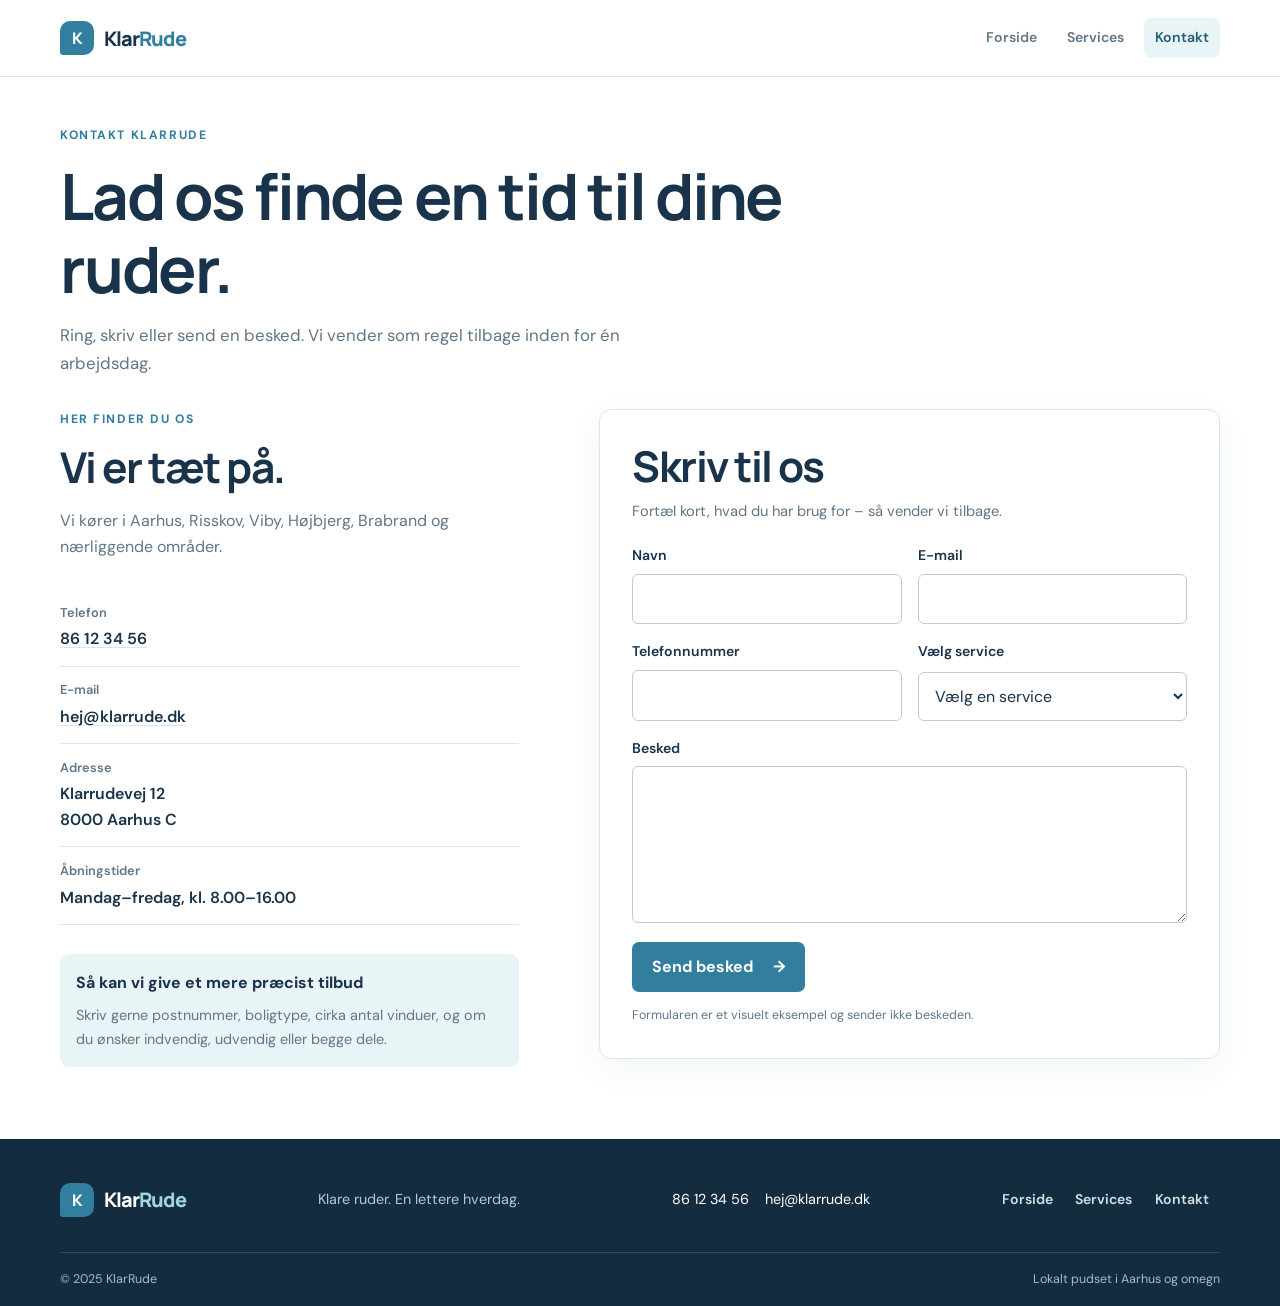
==== contact.html @ 8befc435 "Ny webside til vinduespudser" ====
<!DOCTYPE html>
<html lang="da">
<head>
    <meta charset="UTF-8">
    <meta name="viewport" content="width=device-width, initial-scale=1.0">
    <meta name="description" content="Kontakt KlarRude for et uforpligtende tilbud på vinduespudsning i Aarhus og omegn.">
    <title>Kontakt – KlarRude</title>
    <link rel="stylesheet" href="css/styles.css">
</head>
<body>
    <!-- Fælles header og navigation -->
    <header class="site-header"><div class="container header-inner"><a class="brand" href="index.html" aria-label="KlarRude, forsiden"><span class="brand-mark" aria-hidden="true">K</span><span>Klar<span class="brand-accent">Rude</span></span></a><nav class="main-navigation" aria-label="Hovednavigation"><a href="index.html">Forside</a><a href="services.html">Services</a><a href="contact.html" aria-current="page">Kontakt</a></nav></div></header>
    <main>
        <!-- Kontaktintroduktion -->
        <section class="page-hero container"><p class="eyebrow">Kontakt KlarRude</p><h1>Lad os finde en tid til dine ruder.</h1><p>Ring, skriv eller send en besked. Vi vender som regel tilbage inden for én arbejdsdag.</p></section>
        <!-- Kontaktoplysninger og formular -->
        <section class="contact-section section-space"><div class="container contact-grid">
            <aside class="contact-details"><p class="eyebrow">Her finder du os</p><h2>Vi er tæt på.</h2><p>Vi kører i Aarhus, Risskov, Viby, Højbjerg, Brabrand og nærliggende områder.</p><dl><div><dt>Telefon</dt><dd><a href="tel:+4586123456">86 12 34 56</a></dd></div><div><dt>E-mail</dt><dd><a href="mailto:hej@klarrude.dk">hej@klarrude.dk</a></dd></div><div><dt>Adresse</dt><dd>Klarrudevej 12<br>8000 Aarhus C</dd></div><div><dt>Åbningstider</dt><dd>Mandag–fredag, kl. 8.00–16.00</dd></div></dl><div class="contact-note"><strong>Så kan vi give et mere præcist tilbud</strong><p>Skriv gerne postnummer, boligtype, cirka antal vinduer, og om du ønsker indvendig, udvendig eller begge dele.</p></div></aside>
            <form class="contact-form" action="#" method="get"><h2>Skriv til os</h2><p>Fortæl kort, hvad du har brug for – så vender vi tilbage.</p><div class="form-row"><div class="form-field"><label for="name">Navn</label><input id="name" name="name" type="text" autocomplete="name" required></div><div class="form-field"><label for="email">E-mail</label><input id="email" name="email" type="email" autocomplete="email" required></div></div><div class="form-row"><div class="form-field"><label for="phone">Telefonnummer</label><input id="phone" name="phone" type="tel" autocomplete="tel"></div><div class="form-field"><label for="service">Vælg service</label><select id="service" name="service"><option value="">Vælg en service</option><option>Privat vinduespudsning</option><option>Erhvervsvinduespudsning</option><option>Fast abonnementsordning</option><option>Andet</option></select></div></div><div class="form-field"><label for="message">Besked</label><textarea id="message" name="message" rows="5" required></textarea></div><button class="button" type="submit">Send besked <span aria-hidden="true">→</span></button><small>Formularen er et visuelt eksempel og sender ikke beskeden.</small></form>
        </div></section>
    </main>
    <!-- Fælles footer -->
    <footer class="site-footer"><div class="container footer-main"><a class="brand footer-brand" href="index.html"><span class="brand-mark" aria-hidden="true">K</span><span>Klar<span class="brand-accent">Rude</span></span></a><p>Klare ruder. En lettere hverdag.</p><div class="footer-contact"><a href="tel:+4586123456">86 12 34 56</a><a href="mailto:hej@klarrude.dk">hej@klarrude.dk</a></div><nav class="footer-navigation" aria-label="Sidens links"><a href="index.html">Forside</a><a href="services.html">Services</a><a href="contact.html" aria-current="page">Kontakt</a></nav></div><div class="container footer-bottom"><span>© 2025 KlarRude</span><span>Lokalt pudset i Aarhus og omegn</span></div></footer>
</body>
</html>
---- css/styles.css ----
@import url('https://fonts.googleapis.com/css2?family=DM+Sans:wght@400;500;600;700&family=Manrope:wght@400;500;600;700;800&display=swap');

:root {
    --color-ink: #18334a;
    --color-muted: #617686;
    --color-blue: #317e9e;
    --color-blue-dark: #225d78;
    --color-sky: #e9f4f7;
    --color-paper: #ffffff;
    --color-soft: #f5f8f9;
    --color-line: #dce6e9;
    --space-1: .5rem;
    --space-2: 1rem;
    --space-3: 1.5rem;
    --space-4: 2rem;
    --space-5: 3rem;
    --space-6: 4.5rem;
    --radius: 12px;
    --shadow: 0 18px 50px rgba(24, 51, 74, .11);
}

* { box-sizing: border-box; }
html { scroll-behavior: smooth; }
body { margin: 0; color: var(--color-ink); background: var(--color-paper); font-family: 'DM Sans', sans-serif; font-size: 1rem; line-height: 1.65; }
img { display: block; max-width: 100%; }
a { color: inherit; }
a:focus-visible, button:focus-visible, input:focus-visible, select:focus-visible, textarea:focus-visible { outline: 3px solid #e4a94d; outline-offset: 3px; }
h1, h2, h3 { margin: 0; font-family: 'Manrope', sans-serif; line-height: 1.15; letter-spacing: -.035em; }
h1 { font-size: clamp(2.65rem, 10vw, 4.6rem); }
h2 { font-size: clamp(1.8rem, 6vw, 2.65rem); }
h3 { font-size: 1.2rem; }
p { margin: 0; }
.container { width: min(100% - 2.5rem, 1160px); margin-inline: auto; }
.section-space { padding-block: var(--space-6); }
.site-header { position: relative; z-index: 1; border-bottom: 1px solid var(--color-line); background: rgba(255,255,255,.96); }
.header-inner { min-height: 76px; display: flex; flex-wrap: wrap; align-items: center; justify-content: space-between; gap: .5rem 1rem; padding-block: .75rem; }
.brand { display: inline-flex; align-items: center; gap: .6rem; color: var(--color-ink); font-family: 'Manrope', sans-serif; font-size: 1.25rem; font-weight: 800; text-decoration: none; letter-spacing: -.05em; }
.brand-mark { display: grid; width: 34px; height: 34px; place-items: center; border-radius: 10px 10px 10px 3px; color: white; background: var(--color-blue); font-size: 1rem; }
.brand-accent { color: var(--color-blue); }
.main-navigation { display: flex; gap: .25rem; }
.main-navigation a, .footer-navigation a { padding: .55rem .7rem; color: var(--color-muted); font-size: .88rem; font-weight: 600; text-decoration: none; border-radius: 7px; transition: color .2s, background .2s; }
.main-navigation a:hover, .main-navigation a[aria-current="page"] { color: var(--color-blue-dark); background: var(--color-sky); }
.hero { display: grid; gap: var(--space-5); align-items: center; padding-block: var(--space-5); }
.hero-copy { padding-block: .5rem; }
.eyebrow, .card-kicker { margin-bottom: .85rem; color: var(--color-blue); font-size: .76rem; font-weight: 700; letter-spacing: .13em; text-transform: uppercase; }
.hero h1 span { color: var(--color-blue); }
.hero-description { max-width: 490px; margin-top: 1.3rem; color: var(--color-muted); font-size: 1.08rem; }
.button { display: inline-flex; align-items: center; justify-content: center; gap: 1.25rem; min-height: 50px; margin-top: 1.5rem; padding: .75rem 1.25rem; border: 0; border-radius: 7px; color: white; background: var(--color-blue); font: inherit; font-weight: 700; text-decoration: none; cursor: pointer; transition: background .2s, transform .2s; }
.button:hover { transform: translateY(-2px); background: var(--color-blue-dark); }
.hero-note { margin-top: .8rem; color: var(--color-muted); font-size: .82rem; }
.hero-image-wrap { position: relative; }
.hero-image-wrap > img { width: 100%; min-height: 290px; aspect-ratio: 1.15; border-radius: var(--radius); object-fit: cover; }
.image-caption { position: absolute; right: .8rem; bottom: .8rem; left: .8rem; display: flex; align-items: center; gap: .8rem; padding: .9rem 1rem; border-radius: 9px; background: white; box-shadow: var(--shadow); }
.caption-icon { color: var(--color-blue); font-size: 1.5rem; }
.image-caption strong, .image-caption small { display: block; }
.image-caption small { color: var(--color-muted); font-size: .8rem; }
.intro-section { background: var(--color-sky); }
.intro-grid { display: grid; gap: .5rem; }
.intro-grid .eyebrow { margin: 0; }
.intro-grid h2 { max-width: 620px; }
.intro-grid div > p:last-child { max-width: 650px; margin-top: 1rem; color: var(--color-muted); }
.section-heading { margin-bottom: var(--space-4); }
.section-heading h2 { max-width: 600px; }
.benefits { display: grid; gap: 1rem; }
.benefit-card { padding: 1.35rem 0; border-top: 1px solid var(--color-line); }
.benefit-number { display: block; margin-bottom: 1.2rem; color: var(--color-blue); font-size: .8rem; font-weight: 700; }
.benefit-card p, .service-preview p:last-child { margin-top: .55rem; color: var(--color-muted); font-size: .94rem; }
.featured-section { background: var(--color-soft); }
.heading-row { display: flex; flex-wrap: wrap; align-items: end; justify-content: space-between; gap: 1rem; }
.text-link { display: inline-flex; gap: .6rem; align-items: center; color: var(--color-blue-dark); font-size: .92rem; font-weight: 700; text-decoration-thickness: 1px; text-underline-offset: 4px; }
.text-link:hover { color: var(--color-blue); }
.service-preview-grid { display: grid; gap: 1rem; }
.service-preview { overflow: hidden; border: 1px solid var(--color-line); border-radius: var(--radius); background: white; }
.service-preview img { width: 100%; aspect-ratio: 1.5; object-fit: cover; }
.service-preview > div { padding: 1.25rem; }
.service-preview .card-kicker { margin-bottom: .5rem; font-size: .68rem; }
.page-hero { padding-block: var(--space-5) var(--space-4); }
.page-hero h1 { max-width: 850px; font-size: clamp(2.5rem, 8vw, 4rem); }
.page-hero > p:last-child { max-width: 640px; margin-top: 1rem; color: var(--color-muted); font-size: 1.05rem; }
.services-list { padding-top: 0; }
.service-detail { display: grid; gap: 1.5rem; align-items: center; padding-block: 2rem; border-bottom: 1px solid var(--color-line); }
.service-detail img { width: 100%; aspect-ratio: 1.45; border-radius: var(--radius); object-fit: cover; }
.service-detail-copy > p:not(.eyebrow) { margin-top: 1rem; color: var(--color-muted); }
.service-detail-copy ul { display: grid; gap: .45rem; margin: 1rem 0 1.3rem; padding-left: 1.2rem; color: var(--color-muted); font-size: .92rem; }
.service-detail-copy li::marker { color: var(--color-blue); }
.cta-section { padding-block: var(--space-5); color: white; background: var(--color-ink); }
.cta-inner { display: flex; flex-wrap: wrap; align-items: center; justify-content: space-between; gap: 1rem; }
.cta-inner .eyebrow { color: #9ed3e4; }
.cta-inner h2 { max-width: 600px; }
.button-light { color: var(--color-ink); background: white; }
.button-light:hover { color: white; }
.contact-section { padding-top: 0; }
.contact-grid { display: grid; gap: 2rem; align-items: start; }
.contact-details > p:not(.eyebrow) { max-width: 430px; margin-top: 1rem; color: var(--color-muted); }
.contact-details dl { margin: 1.8rem 0; }
.contact-details dl > div { padding-block: .8rem; border-bottom: 1px solid var(--color-line); }
.contact-details dt { color: var(--color-muted); font-size: .8rem; font-weight: 600; }
.contact-details dd { margin: .2rem 0 0; font-weight: 600; }
.contact-details dd a { text-decoration-color: var(--color-line); text-underline-offset: 3px; }
.contact-note { padding: 1rem; border-radius: 9px; background: var(--color-sky); }
.contact-note p { margin-top: .5rem; color: var(--color-muted); font-size: .9rem; }
.contact-form { padding: 1.25rem; border: 1px solid var(--color-line); border-radius: var(--radius); box-shadow: 0 10px 35px rgba(24,51,74,.05); }
.contact-form > p { margin-top: .5rem; margin-bottom: 1.3rem; color: var(--color-muted); font-size: .92rem; }
.form-row { display: grid; gap: 1rem; }
.form-field { display: grid; gap: .4rem; margin-bottom: 1rem; }
.form-field label { font-size: .88rem; font-weight: 600; }
.form-field input, .form-field select, .form-field textarea { width: 100%; min-height: 46px; padding: .7rem .8rem; border: 1px solid #bdcdd3; border-radius: 6px; color: var(--color-ink); background: white; font: inherit; }
.form-field textarea { resize: vertical; }
.contact-form .button { margin-top: .2rem; }
.contact-form > small { display: block; margin-top: .8rem; color: var(--color-muted); font-size: .78rem; }
.site-footer { padding-top: 2.5rem; color: #e5eef1; background: #142c40; }
.footer-main { display: grid; gap: 1rem; padding-bottom: 2rem; }
.footer-brand { color: white; }
.footer-brand .brand-accent { color: #9ed3e4; }
.footer-main > p { color: #b8c8d0; font-size: .9rem; }
.footer-contact { display: flex; flex-wrap: wrap; gap: .6rem 1rem; }
.footer-contact a { color: white; font-size: .9rem; text-decoration: none; }
.footer-contact a:hover, .footer-navigation a:hover { color: #9ed3e4; }
.footer-navigation { display: flex; flex-wrap: wrap; margin-left: -.7rem; }
.footer-navigation a { color: #d3e0e5; }
.footer-bottom { display: flex; flex-wrap: wrap; justify-content: space-between; gap: .5rem; padding-block: 1rem; border-top: 1px solid rgba(255,255,255,.15); color: #a9bbc4; font-size: .78rem; }

@media (min-width: 640px) {
    .container { width: min(100% - 3.5rem, 1160px); }
    .header-inner { flex-wrap: nowrap; }
    .main-navigation { gap: .5rem; }
    .hero { grid-template-columns: .95fr 1.05fr; gap: 2rem; padding-block: var(--space-6); }
    .benefits { grid-template-columns: repeat(3, 1fr); gap: 1.5rem; }
    .service-preview-grid { grid-template-columns: repeat(2, 1fr); }
    .service-detail { grid-template-columns: 1fr 1fr; gap: 2.5rem; padding-block: 2.5rem; }
    .service-detail-reverse img { order: 2; }
    .service-detail-reverse .service-detail-copy { order: 1; }
    .contact-form { padding: 2rem; }
    .form-row { grid-template-columns: 1fr 1fr; gap: 1rem; }
    .footer-main { grid-template-columns: 1fr 1fr; align-items: center; }
    .footer-main > p { text-align: right; }
    .footer-navigation { justify-content: end; }
}
@media (min-width: 900px) {
    .hero { gap: 4rem; }
    .hero-image-wrap > img { aspect-ratio: 1.25; }
    .intro-grid { grid-template-columns: .7fr 1.3fr; gap: 3rem; }
    .service-preview-grid { grid-template-columns: repeat(3, 1fr); gap: 1.25rem; }
    .service-detail { gap: 4rem; }
    .contact-grid { grid-template-columns: .85fr 1.15fr; gap: 5rem; }
    .footer-main { grid-template-columns: 1fr 1.4fr 1fr 1.2fr; }
    .footer-main > p { text-align: left; }
}
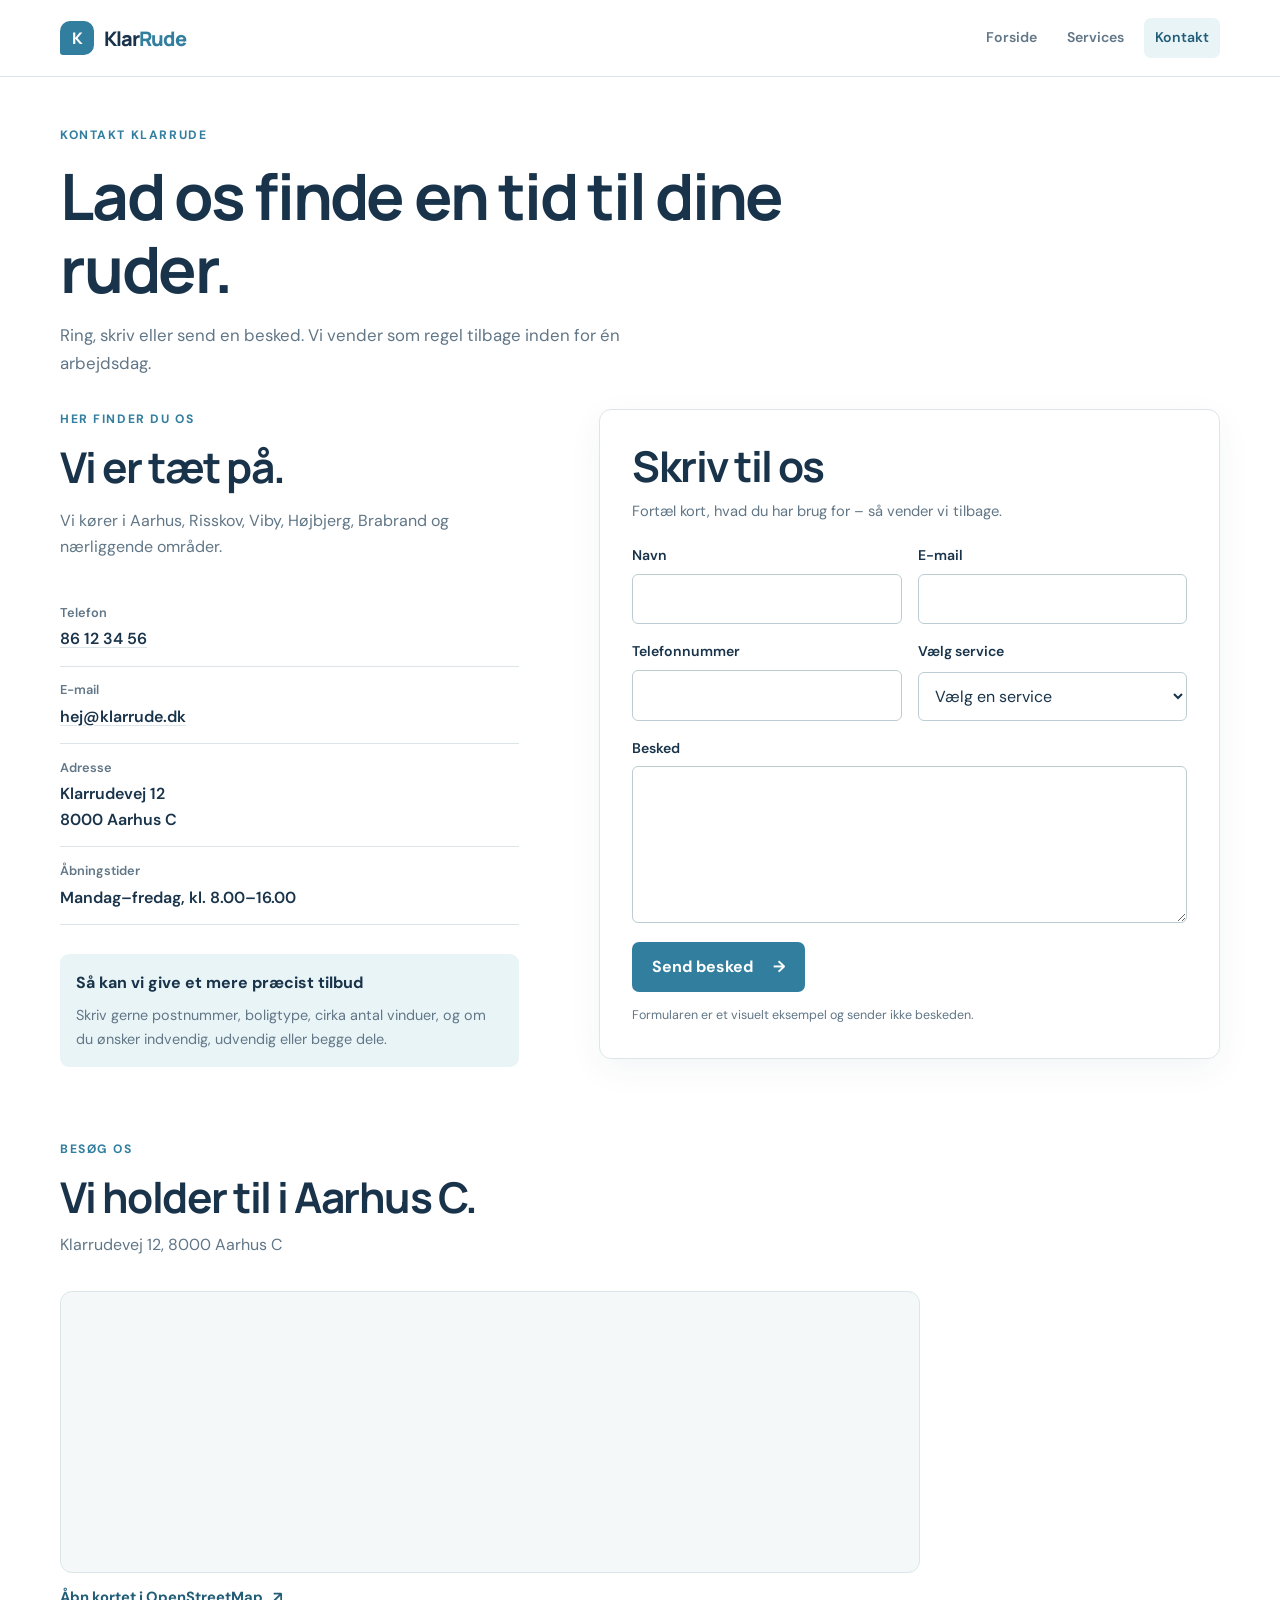
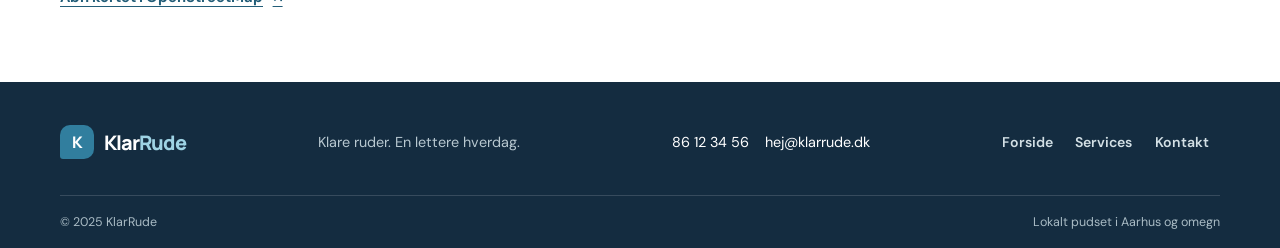
==== commit dfc6d664: "Nyt kort til websiden for vinduespudseren" ====
--- a/contact.html
+++ b/contact.html
@@ -18,6 +18,14 @@
             <aside class="contact-details"><p class="eyebrow">Her finder du os</p><h2>Vi er tæt på.</h2><p>Vi kører i Aarhus, Risskov, Viby, Højbjerg, Brabrand og nærliggende områder.</p><dl><div><dt>Telefon</dt><dd><a href="tel:+4586123456">86 12 34 56</a></dd></div><div><dt>E-mail</dt><dd><a href="mailto:hej@klarrude.dk">hej@klarrude.dk</a></dd></div><div><dt>Adresse</dt><dd>Klarrudevej 12<br>8000 Aarhus C</dd></div><div><dt>Åbningstider</dt><dd>Mandag–fredag, kl. 8.00–16.00</dd></div></dl><div class="contact-note"><strong>Så kan vi give et mere præcist tilbud</strong><p>Skriv gerne postnummer, boligtype, cirka antal vinduer, og om du ønsker indvendig, udvendig eller begge dele.</p></div></aside>
             <form class="contact-form" action="#" method="get"><h2>Skriv til os</h2><p>Fortæl kort, hvad du har brug for – så vender vi tilbage.</p><div class="form-row"><div class="form-field"><label for="name">Navn</label><input id="name" name="name" type="text" autocomplete="name" required></div><div class="form-field"><label for="email">E-mail</label><input id="email" name="email" type="email" autocomplete="email" required></div></div><div class="form-row"><div class="form-field"><label for="phone">Telefonnummer</label><input id="phone" name="phone" type="tel" autocomplete="tel"></div><div class="form-field"><label for="service">Vælg service</label><select id="service" name="service"><option value="">Vælg en service</option><option>Privat vinduespudsning</option><option>Erhvervsvinduespudsning</option><option>Fast abonnementsordning</option><option>Andet</option></select></div></div><div class="form-field"><label for="message">Besked</label><textarea id="message" name="message" rows="5" required></textarea></div><button class="button" type="submit">Send besked <span aria-hidden="true">→</span></button><small>Formularen er et visuelt eksempel og sender ikke beskeden.</small></form>
         </div></section>
+        <!-- Kompakt kort over butikkens placering -->
+        <section class="location-section section-space">
+            <div class="container">
+                <div class="section-heading"><p class="eyebrow">Besøg os</p><h2>Vi holder til i Aarhus C.</h2><p class="location-description">Klarrudevej 12, 8000 Aarhus C</p></div>
+                <div class="map-frame"><iframe title="Kort over KlarRude i Aarhus C" src="https://www.openstreetmap.org/export/embed.html?bbox=10.18%2C56.14%2C10.24%2C56.17&amp;layer=mapnik&amp;marker=56.155%2C10.21" loading="lazy"></iframe></div>
+                <a class="text-link map-link" href="https://www.openstreetmap.org/?mlat=56.155&amp;mlon=10.21#map=15/56.155/10.21" target="_blank" rel="noopener noreferrer">Åbn kortet i OpenStreetMap <span aria-hidden="true">↗</span></a>
+            </div>
+        </section>
     </main>
     <!-- Fælles footer -->
     <footer class="site-footer"><div class="container footer-main"><a class="brand footer-brand" href="index.html"><span class="brand-mark" aria-hidden="true">K</span><span>Klar<span class="brand-accent">Rude</span></span></a><p>Klare ruder. En lettere hverdag.</p><div class="footer-contact"><a href="tel:+4586123456">86 12 34 56</a><a href="mailto:hej@klarrude.dk">hej@klarrude.dk</a></div><nav class="footer-navigation" aria-label="Sidens links"><a href="index.html">Forside</a><a href="services.html">Services</a><a href="contact.html" aria-current="page">Kontakt</a></nav></div><div class="container footer-bottom"><span>© 2025 KlarRude</span><span>Lokalt pudset i Aarhus og omegn</span></div></footer>
--- a/css/styles.css
+++ b/css/styles.css
@@ -90,6 +90,11 @@
 .button-light { color: var(--color-ink); background: white; }
 .button-light:hover { color: white; }
 .contact-section { padding-top: 0; }
+.location-section { padding-top: 0; }
+.location-description { margin-top: .65rem; color: var(--color-muted); }
+.map-frame { max-width: 860px; overflow: hidden; border: 1px solid var(--color-line); border-radius: var(--radius); background: var(--color-soft); }
+.map-frame iframe { display: block; width: 100%; height: 220px; border: 0; }
+.map-link { margin-top: .75rem; }
 .contact-grid { display: grid; gap: 2rem; align-items: start; }
 .contact-details > p:not(.eyebrow) { max-width: 430px; margin-top: 1rem; color: var(--color-muted); }
 .contact-details dl { margin: 1.8rem 0; }
@@ -143,6 +148,7 @@
     .service-preview-grid { grid-template-columns: repeat(3, 1fr); gap: 1.25rem; }
     .service-detail { gap: 4rem; }
     .contact-grid { grid-template-columns: .85fr 1.15fr; gap: 5rem; }
+    .map-frame iframe { height: 280px; }
     .footer-main { grid-template-columns: 1fr 1.4fr 1fr 1.2fr; }
     .footer-main > p { text-align: left; }
 }
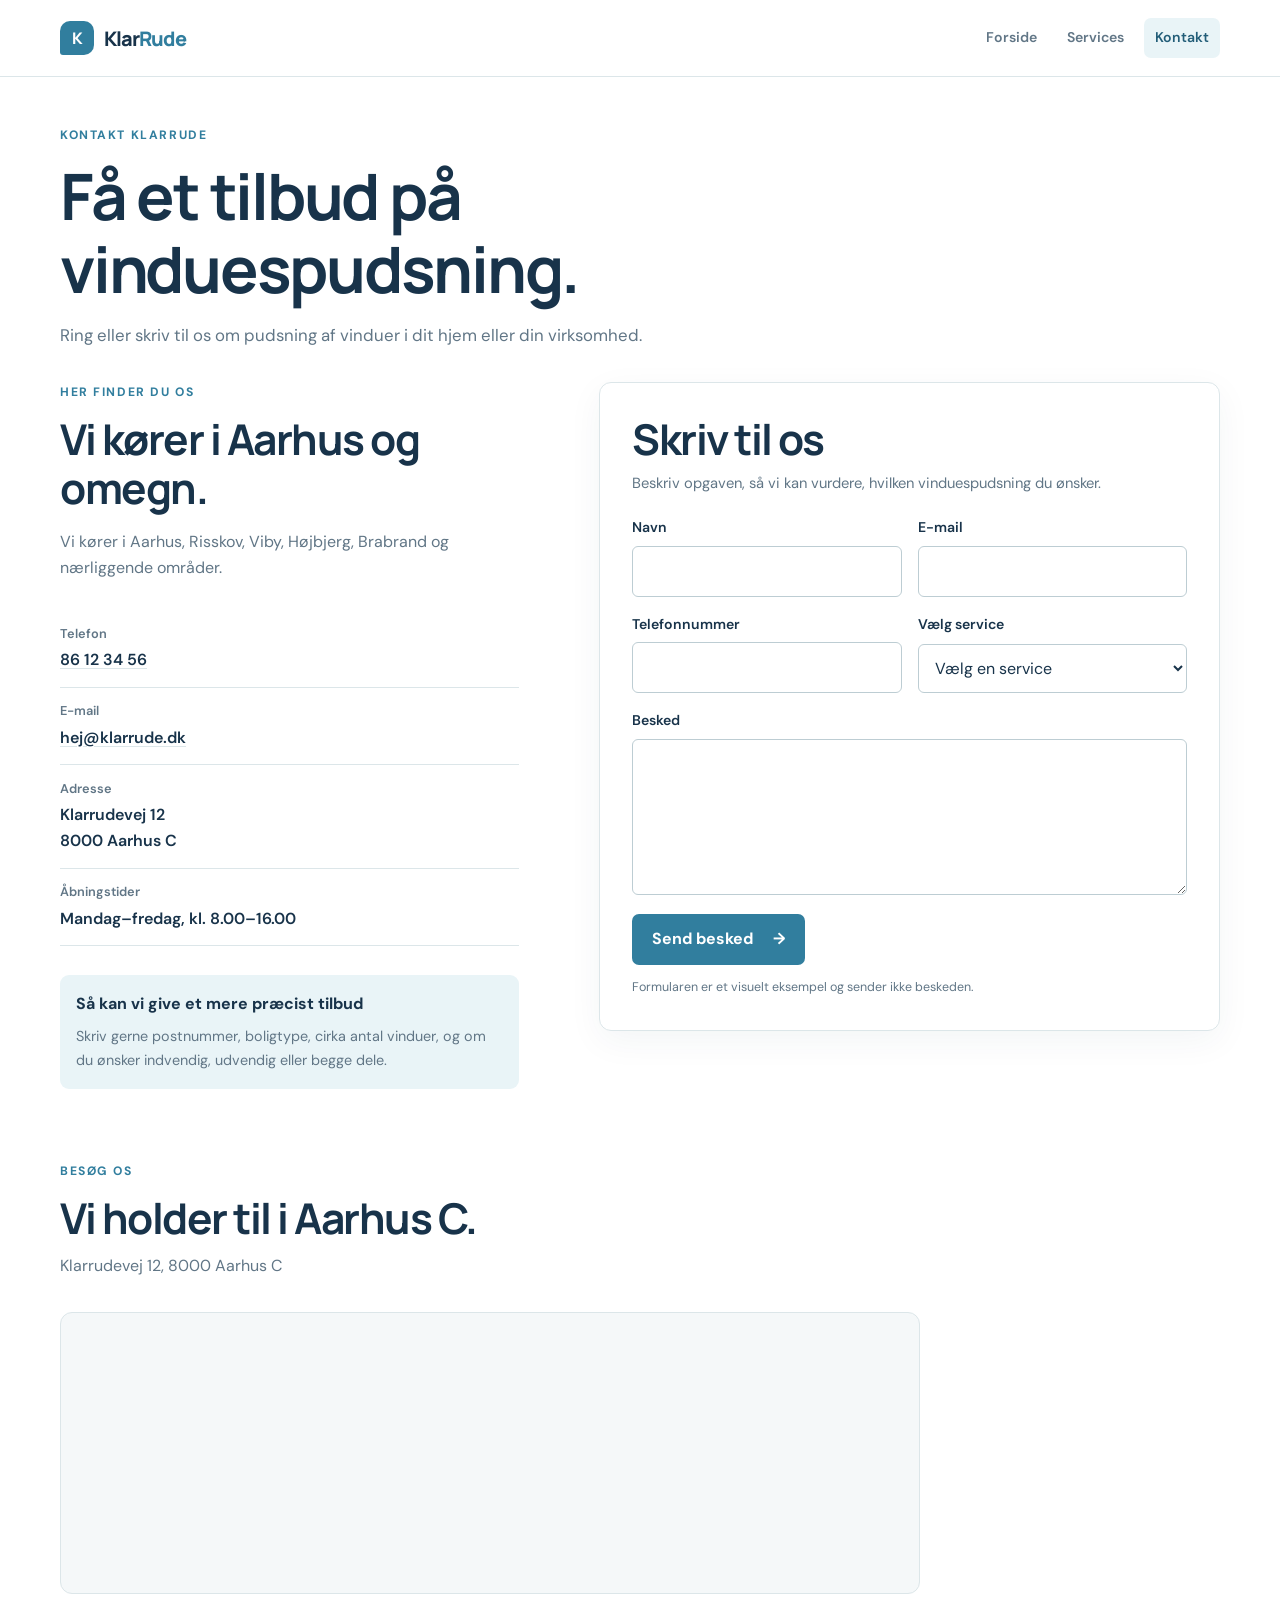
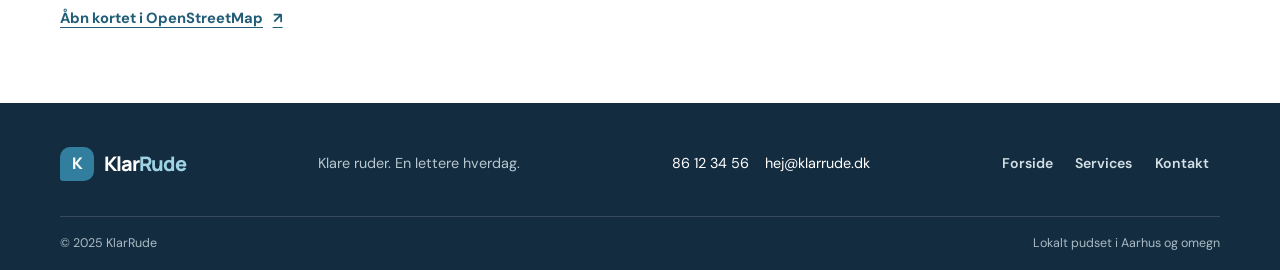
==== commit 3f1304ce: "Gør KlarRudes formål og ydelser tydeligere" ====
--- a/contact.html
+++ b/contact.html
@@ -4,7 +4,15 @@
     <meta charset="UTF-8">
     <meta name="viewport" content="width=device-width, initial-scale=1.0">
     <meta name="description" content="Kontakt KlarRude for et uforpligtende tilbud på vinduespudsning i Aarhus og omegn.">
+    <meta name="robots" content="index, follow">
     <title>Kontakt – KlarRude</title>
+    <!-- Open Graph: udskift eksempeladresserne med sidens offentlige adresser ved udgivelse. -->
+    <meta property="og:title" content="Kontakt – KlarRude">
+    <meta property="og:type" content="website">
+    <meta property="og:url" content="https://DIN-DOMÆNE-EKSEMPEL.dk/contact.html">
+    <meta property="og:image" content="https://DIN-DOMÆNE-EKSEMPEL.dk/images/vinduespudser-kontakt.jpg">
+    <meta property="og:description" content="Kontakt KlarRude for et uforpligtende tilbud på vinduespudsning i Aarhus og omegn.">
+    <meta property="og:locale" content="da_DK">
     <link rel="stylesheet" href="css/styles.css">
 </head>
 <body>
@@ -12,11 +20,11 @@
     <header class="site-header"><div class="container header-inner"><a class="brand" href="index.html" aria-label="KlarRude, forsiden"><span class="brand-mark" aria-hidden="true">K</span><span>Klar<span class="brand-accent">Rude</span></span></a><nav class="main-navigation" aria-label="Hovednavigation"><a href="index.html">Forside</a><a href="services.html">Services</a><a href="contact.html" aria-current="page">Kontakt</a></nav></div></header>
     <main>
         <!-- Kontaktintroduktion -->
-        <section class="page-hero container"><p class="eyebrow">Kontakt KlarRude</p><h1>Lad os finde en tid til dine ruder.</h1><p>Ring, skriv eller send en besked. Vi vender som regel tilbage inden for én arbejdsdag.</p></section>
+        <section class="page-hero container"><p class="eyebrow">Kontakt KlarRude</p><h1>Få et tilbud på vinduespudsning.</h1><p>Ring eller skriv til os om pudsning af vinduer i dit hjem eller din virksomhed.</p></section>
         <!-- Kontaktoplysninger og formular -->
         <section class="contact-section section-space"><div class="container contact-grid">
-            <aside class="contact-details"><p class="eyebrow">Her finder du os</p><h2>Vi er tæt på.</h2><p>Vi kører i Aarhus, Risskov, Viby, Højbjerg, Brabrand og nærliggende områder.</p><dl><div><dt>Telefon</dt><dd><a href="tel:+4586123456">86 12 34 56</a></dd></div><div><dt>E-mail</dt><dd><a href="mailto:hej@klarrude.dk">hej@klarrude.dk</a></dd></div><div><dt>Adresse</dt><dd>Klarrudevej 12<br>8000 Aarhus C</dd></div><div><dt>Åbningstider</dt><dd>Mandag–fredag, kl. 8.00–16.00</dd></div></dl><div class="contact-note"><strong>Så kan vi give et mere præcist tilbud</strong><p>Skriv gerne postnummer, boligtype, cirka antal vinduer, og om du ønsker indvendig, udvendig eller begge dele.</p></div></aside>
-            <form class="contact-form" action="#" method="get"><h2>Skriv til os</h2><p>Fortæl kort, hvad du har brug for – så vender vi tilbage.</p><div class="form-row"><div class="form-field"><label for="name">Navn</label><input id="name" name="name" type="text" autocomplete="name" required></div><div class="form-field"><label for="email">E-mail</label><input id="email" name="email" type="email" autocomplete="email" required></div></div><div class="form-row"><div class="form-field"><label for="phone">Telefonnummer</label><input id="phone" name="phone" type="tel" autocomplete="tel"></div><div class="form-field"><label for="service">Vælg service</label><select id="service" name="service"><option value="">Vælg en service</option><option>Privat vinduespudsning</option><option>Erhvervsvinduespudsning</option><option>Fast abonnementsordning</option><option>Andet</option></select></div></div><div class="form-field"><label for="message">Besked</label><textarea id="message" name="message" rows="5" required></textarea></div><button class="button" type="submit">Send besked <span aria-hidden="true">→</span></button><small>Formularen er et visuelt eksempel og sender ikke beskeden.</small></form>
+            <aside class="contact-details"><p class="eyebrow">Her finder du os</p><h2>Vi kører i Aarhus og omegn.</h2><p>Vi kører i Aarhus, Risskov, Viby, Højbjerg, Brabrand og nærliggende områder.</p><dl><div><dt>Telefon</dt><dd><a href="tel:+4586123456">86 12 34 56</a></dd></div><div><dt>E-mail</dt><dd><a href="mailto:hej@klarrude.dk">hej@klarrude.dk</a></dd></div><div><dt>Adresse</dt><dd>Klarrudevej 12<br>8000 Aarhus C</dd></div><div><dt>Åbningstider</dt><dd>Mandag–fredag, kl. 8.00–16.00</dd></div></dl><div class="contact-note"><strong>Så kan vi give et mere præcist tilbud</strong><p>Skriv gerne postnummer, boligtype, cirka antal vinduer, og om du ønsker indvendig, udvendig eller begge dele.</p></div></aside>
+            <form class="contact-form" action="#" method="get"><h2>Skriv til os</h2><p>Beskriv opgaven, så vi kan vurdere, hvilken vinduespudsning du ønsker.</p><div class="form-row"><div class="form-field"><label for="name">Navn</label><input id="name" name="name" type="text" autocomplete="name" required></div><div class="form-field"><label for="email">E-mail</label><input id="email" name="email" type="email" autocomplete="email" required></div></div><div class="form-row"><div class="form-field"><label for="phone">Telefonnummer</label><input id="phone" name="phone" type="tel" autocomplete="tel"></div><div class="form-field"><label for="service">Vælg service</label><select id="service" name="service"><option value="">Vælg en service</option><option>Privat vinduespudsning</option><option>Erhvervsvinduespudsning</option><option>Fast abonnementsordning</option><option>Andet</option></select></div></div><div class="form-field"><label for="message">Besked</label><textarea id="message" name="message" rows="5" required></textarea></div><button class="button" type="submit">Send besked <span aria-hidden="true">→</span></button><small>Formularen er et visuelt eksempel og sender ikke beskeden.</small></form>
         </div></section>
         <!-- Kompakt kort over butikkens placering -->
         <section class="location-section section-space">
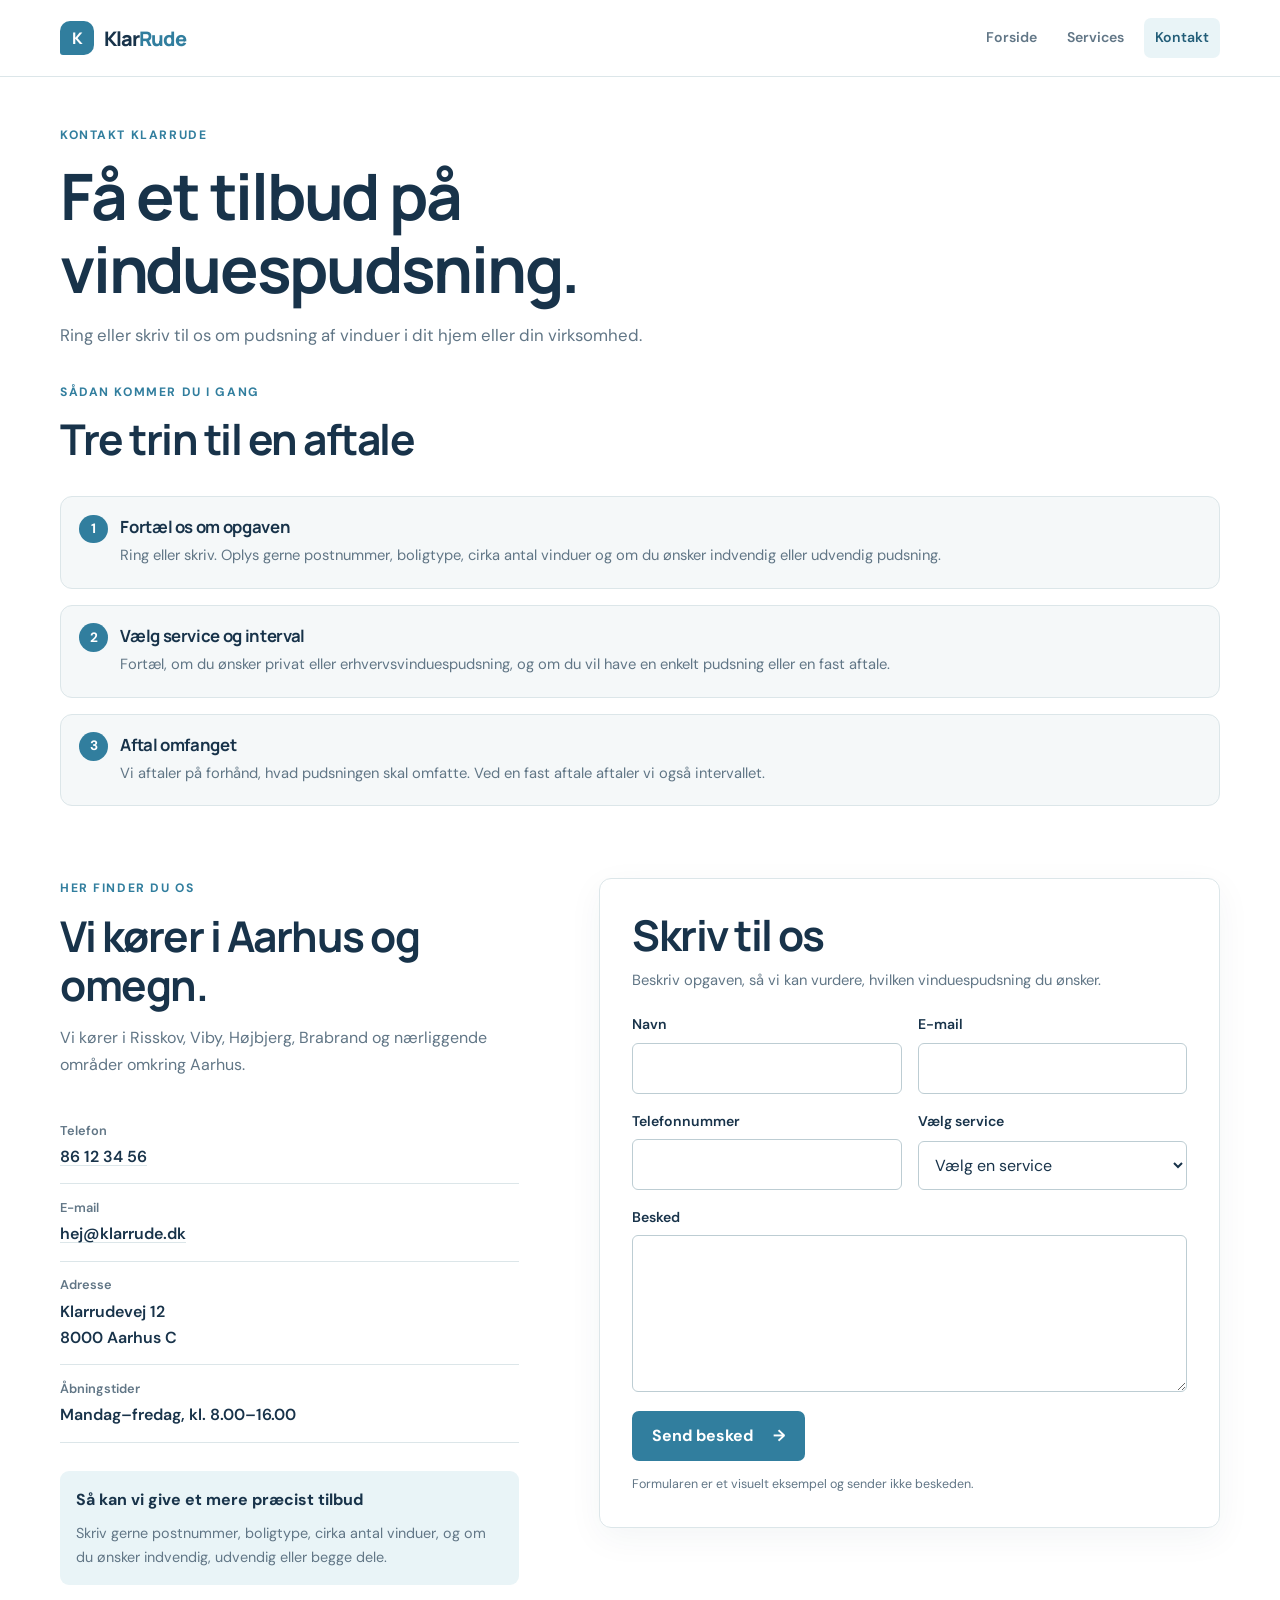
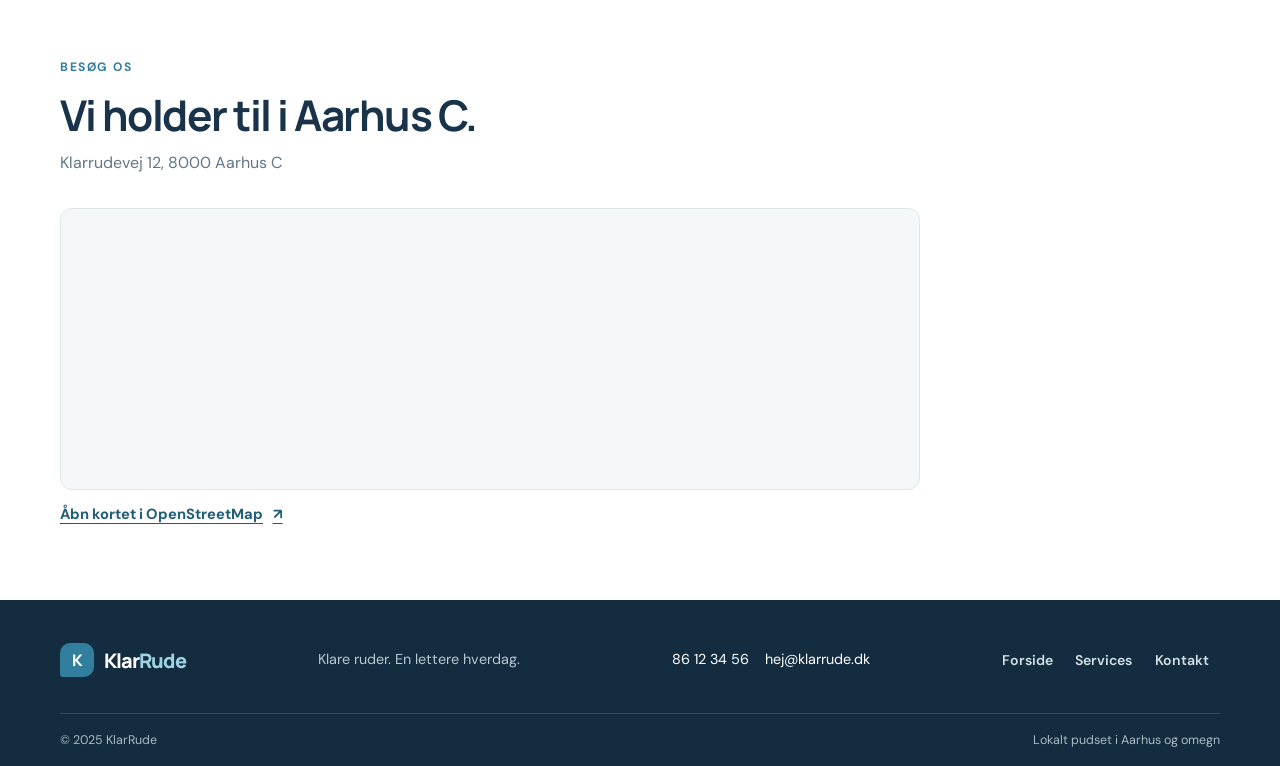
==== commit cf5e4ce9: "FAQ og Tydelighed" ====
--- a/contact.html
+++ b/contact.html
@@ -21,9 +21,20 @@
     <main>
         <!-- Kontaktintroduktion -->
         <section class="page-hero container"><p class="eyebrow">Kontakt KlarRude</p><h1>Få et tilbud på vinduespudsning.</h1><p>Ring eller skriv til os om pudsning af vinduer i dit hjem eller din virksomhed.</p></section>
+        <!-- Sådan aftaler du vinduespudsning -->
+        <section class="booking-steps section-space">
+            <div class="container">
+                <div class="section-heading"><p class="eyebrow">Sådan kommer du i gang</p><h2>Tre trin til en aftale</h2></div>
+                <ol class="steps-list">
+                    <li><h3>Fortæl os om opgaven</h3><p>Ring eller skriv. Oplys gerne postnummer, boligtype, cirka antal vinduer og om du ønsker indvendig eller udvendig pudsning.</p></li>
+                    <li><h3>Vælg service og interval</h3><p>Fortæl, om du ønsker privat eller erhvervsvinduespudsning, og om du vil have en enkelt pudsning eller en fast aftale.</p></li>
+                    <li><h3>Aftal omfanget</h3><p>Vi aftaler på forhånd, hvad pudsningen skal omfatte. Ved en fast aftale aftaler vi også intervallet.</p></li>
+                </ol>
+            </div>
+        </section>
         <!-- Kontaktoplysninger og formular -->
         <section class="contact-section section-space"><div class="container contact-grid">
-            <aside class="contact-details"><p class="eyebrow">Her finder du os</p><h2>Vi kører i Aarhus og omegn.</h2><p>Vi kører i Aarhus, Risskov, Viby, Højbjerg, Brabrand og nærliggende områder.</p><dl><div><dt>Telefon</dt><dd><a href="tel:+4586123456">86 12 34 56</a></dd></div><div><dt>E-mail</dt><dd><a href="mailto:hej@klarrude.dk">hej@klarrude.dk</a></dd></div><div><dt>Adresse</dt><dd>Klarrudevej 12<br>8000 Aarhus C</dd></div><div><dt>Åbningstider</dt><dd>Mandag–fredag, kl. 8.00–16.00</dd></div></dl><div class="contact-note"><strong>Så kan vi give et mere præcist tilbud</strong><p>Skriv gerne postnummer, boligtype, cirka antal vinduer, og om du ønsker indvendig, udvendig eller begge dele.</p></div></aside>
+            <aside class="contact-details"><p class="eyebrow">Her finder du os</p><h2>Vi kører i Aarhus og omegn.</h2><p>Vi kører i Risskov, Viby, Højbjerg, Brabrand og nærliggende områder omkring Aarhus.</p><dl><div><dt>Telefon</dt><dd><a href="tel:+4586123456">86 12 34 56</a></dd></div><div><dt>E-mail</dt><dd><a href="mailto:hej@klarrude.dk">hej@klarrude.dk</a></dd></div><div><dt>Adresse</dt><dd>Klarrudevej 12<br>8000 Aarhus C</dd></div><div><dt>Åbningstider</dt><dd>Mandag–fredag, kl. 8.00–16.00</dd></div></dl><div class="contact-note"><strong>Så kan vi give et mere præcist tilbud</strong><p>Skriv gerne postnummer, boligtype, cirka antal vinduer, og om du ønsker indvendig, udvendig eller begge dele.</p></div></aside>
             <form class="contact-form" action="#" method="get"><h2>Skriv til os</h2><p>Beskriv opgaven, så vi kan vurdere, hvilken vinduespudsning du ønsker.</p><div class="form-row"><div class="form-field"><label for="name">Navn</label><input id="name" name="name" type="text" autocomplete="name" required></div><div class="form-field"><label for="email">E-mail</label><input id="email" name="email" type="email" autocomplete="email" required></div></div><div class="form-row"><div class="form-field"><label for="phone">Telefonnummer</label><input id="phone" name="phone" type="tel" autocomplete="tel"></div><div class="form-field"><label for="service">Vælg service</label><select id="service" name="service"><option value="">Vælg en service</option><option>Privat vinduespudsning</option><option>Erhvervsvinduespudsning</option><option>Fast abonnementsordning</option><option>Andet</option></select></div></div><div class="form-field"><label for="message">Besked</label><textarea id="message" name="message" rows="5" required></textarea></div><button class="button" type="submit">Send besked <span aria-hidden="true">→</span></button><small>Formularen er et visuelt eksempel og sender ikke beskeden.</small></form>
         </div></section>
         <!-- Kompakt kort over butikkens placering -->
--- a/css/styles.css
+++ b/css/styles.css
@@ -83,6 +83,13 @@
 .service-detail-copy > p:not(.eyebrow) { margin-top: 1rem; color: var(--color-muted); }
 .service-detail-copy ul { display: grid; gap: .45rem; margin: 1rem 0 1.3rem; padding-left: 1.2rem; color: var(--color-muted); font-size: .92rem; }
 .service-detail-copy li::marker { color: var(--color-blue); }
+.faq-section { background: var(--color-soft); }
+.faq-container { max-width: 900px; }
+.faq-intro { max-width: 600px; margin-top: .8rem; color: var(--color-muted); }
+.faq-list { display: grid; gap: .75rem; }
+.faq-item { padding: 1.1rem 1.2rem; border: 1px solid var(--color-line); border-radius: 9px; background: white; }
+.faq-item h3 { font-size: 1.05rem; letter-spacing: -.02em; }
+.faq-item p { margin-top: .45rem; color: var(--color-muted); font-size: .94rem; }
 .cta-section { padding-block: var(--space-5); color: white; background: var(--color-ink); }
 .cta-inner { display: flex; flex-wrap: wrap; align-items: center; justify-content: space-between; gap: 1rem; }
 .cta-inner .eyebrow { color: #9ed3e4; }
@@ -90,6 +97,12 @@
 .button-light { color: var(--color-ink); background: white; }
 .button-light:hover { color: white; }
 .contact-section { padding-top: 0; }
+.booking-steps { padding-top: 0; }
+.steps-list { display: grid; gap: 1rem; margin: 0; padding: 0; list-style: none; counter-reset: booking-step; }
+.steps-list li { position: relative; min-height: 100%; padding: 1.25rem 1.25rem 1.25rem 3.7rem; border: 1px solid var(--color-line); border-radius: var(--radius); background: var(--color-soft); counter-increment: booking-step; }
+.steps-list li::before { position: absolute; top: 1.1rem; left: 1.15rem; display: grid; width: 1.8rem; height: 1.8rem; place-items: center; border-radius: 50%; color: white; background: var(--color-blue); content: counter(booking-step); font-size: .85rem; font-weight: 700; }
+.steps-list h3 { font-size: 1.05rem; letter-spacing: -.02em; }
+.steps-list p { margin-top: .45rem; color: var(--color-muted); font-size: .92rem; }
 .location-section { padding-top: 0; }
 .location-description { margin-top: .65rem; color: var(--color-muted); }
 .map-frame { max-width: 860px; overflow: hidden; border: 1px solid var(--color-line); border-radius: var(--radius); background: var(--color-soft); }
